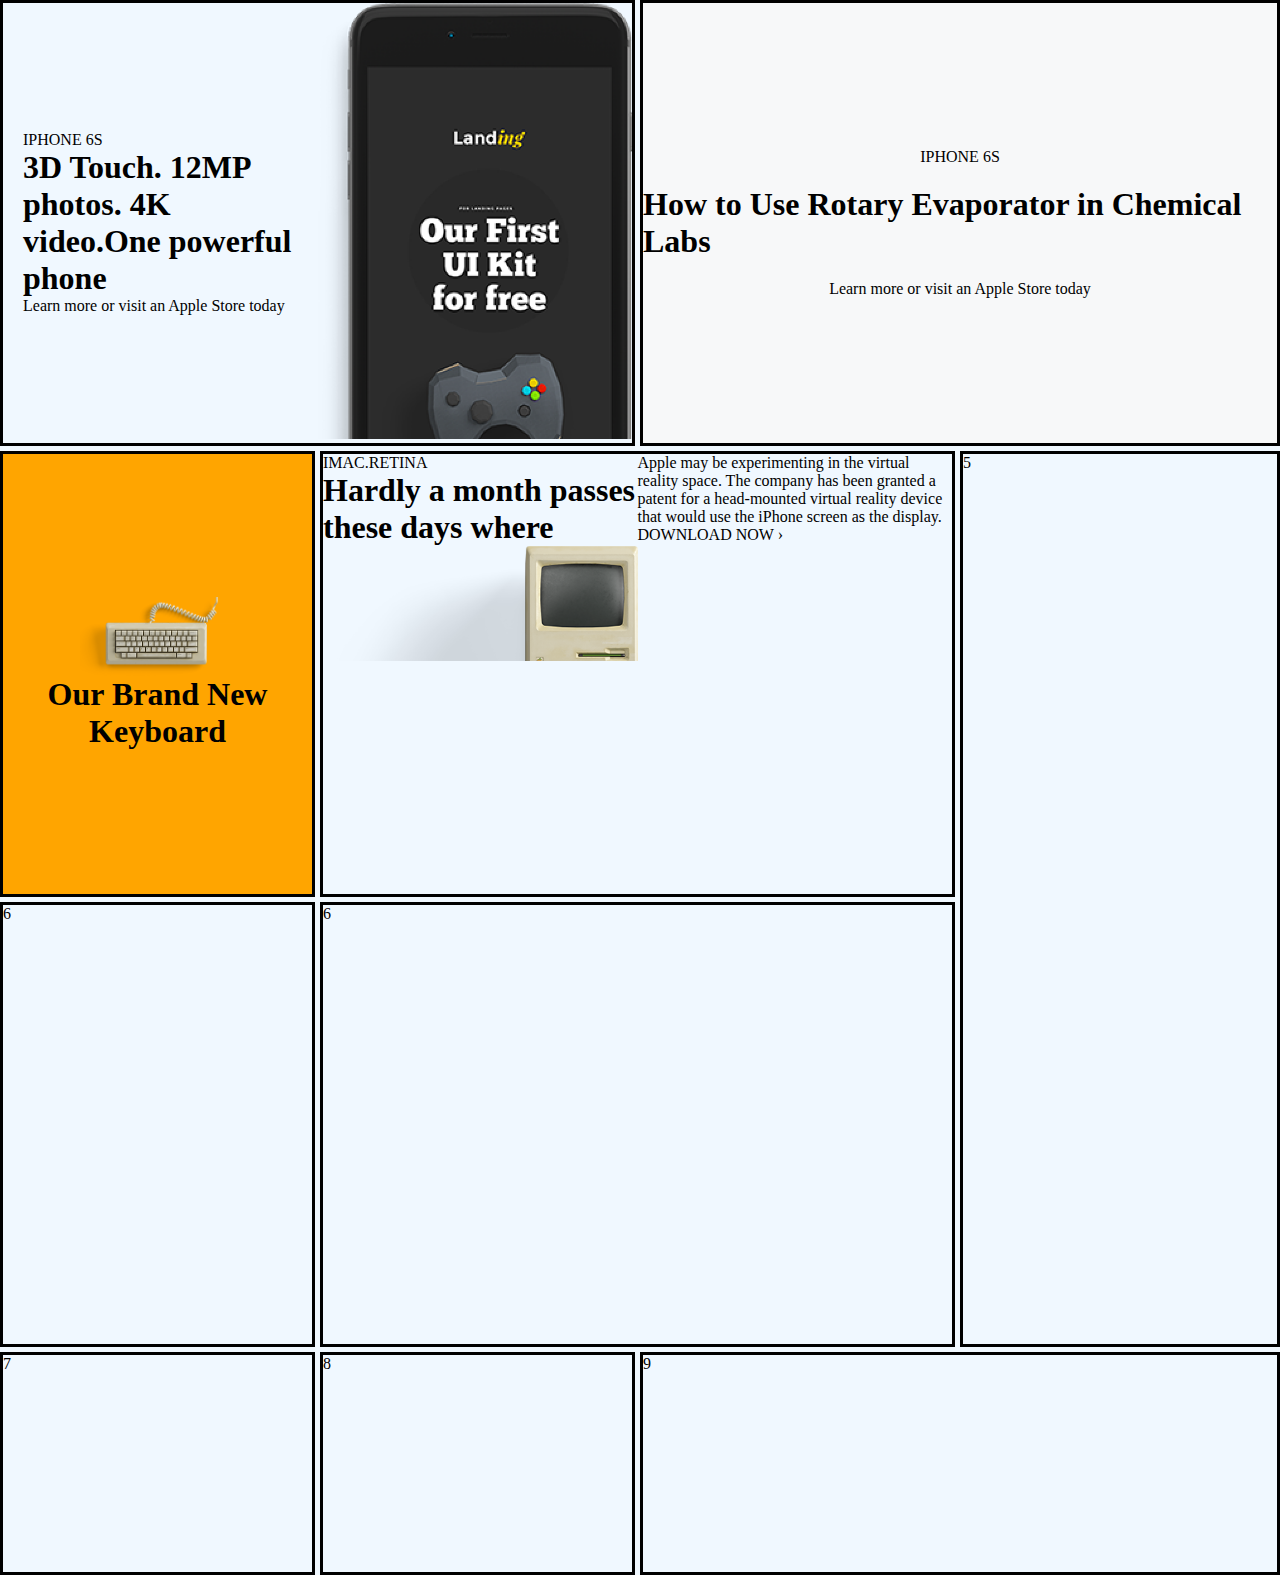
==== grid.html @ 80e7da34 "gridwork" ====
<!DOCTYPE html>
<html lang="en">
  <head>
    <meta charset="UTF-8" />
    <meta name="viewport" content="width=device-width, initial-scale=1.0" />
    <title>Document</title>
    <link rel="stylesheet" href="./gridstyle.css" />
  </head>
  <body>
    <div class="grid">
      <div class="item1 item">
        <div class="item1_text">
          <div>IPHONE 6S</div>
          <h1>3D Touch. 12MP photos. 4K video.One powerful phone</h1>
          <div>Learn more or visit an Apple Store today</div>
        </div>
        <div class="item1_img">
          <img src="/images/gridfiles/grid_item1.png" alt="pic" />
        </div>
      </div>
      <div class="item2 item">
        <div class="item2_text">
          <div>IPHONE 6S</div>
          <h1>How to Use Rotary Evaporator in Chemical Labs</h1>
          <div>Learn more or visit an Apple Store today</div>
        </div>
      </div>
      <div class="item3 item">
        <div class="item3_content">
          <img src="/images/gridfiles/grid_item3.png" alt="" />
          <h1>
            Our Brand New <br />
            Keyboard
          </h1>
        </div>
      </div>
      <div class="item4 item">
        <div class="item4_left">
          <div>IMAC.RETINA</div>
          <h1>Hardly a month passes these days where</h1>
          <img src="./images/gridfiles/grid_item4.png" alt="" />
        </div>
        <div class="item4_right">
          <div>
            Apple may be experimenting in the virtual reality space. The company
            has been granted a patent for a head-mounted virtual reality device
            that would use the iPhone screen as the display.
          </div>
          <div>DOWNLOAD NOW ›</div>
        </div>
      </div>
      <div class="item5 item">5</div>
      <div class="item6 item">6</div>
      <div class="item7 item">6</div>
      <div class="item8 item">7</div>
      <div class="item9 item">8</div>
      <div class="item10 item">9</div>
    </div>
  </body>
</html>
---- gridstyle.css ----
* {
  box-sizing: border-box;
  margin: 0;
  padding: 0;
}

.grid {
  max-width: 1500px;
  margin: auto;
  display: grid;
  grid-template-columns: 1fr 1fr 1fr 25%;
  grid-template-rows: 1fr 1fr 1fr 0.5fr;
  background-color: aliceblue;
  gap: 5px;
}

.item {
  border: solid black;
}

.item1 {
  grid-column: 1/3;
  display: flex;
  align-items: center;
}

.item1_text {
  display: block;
  width: 50%;
  padding: 20px;
}

.item1_img {
  align-items: end;
  width: 50%;
}
.item1_img img {
  max-width: 100%;
}
.item2 {
  display: flex;
  flex-direction: column;
  grid-column: 3/5;
  background-color: #f7f8f9;
}

.item2_text {
  display: flex;
  flex-direction: column;
  align-items: center;
  margin: auto;
  gap: 20px;
}

.item3 {
  background-color: orange;
  display: flex;
}
.item3 h1 {
  display: flex;
  justify-content: center;
  text-align: center;
}

.item3_content {
  display: flex;
  flex-direction: column;
  align-items: center;
  justify-content: center;
}

.item3 img {
  width: 50%;
  align-items: center;
}
.item4 {
  grid-column: 2/4;
  display: flex;
}
.item4_left {
  width: 50%;
}

.item4_left img {
  width: 100%;
}
.item4_right {
  width: 50%;
}
.item5 {
  grid-area: 2/4/4/5;
}
.item6 {
  grid-column: 1/2;
}
.item7 {
  grid-column: 2/4;
}
.item8 {
  grid-column: 1/2;
}

.item9 {
  grid-column: 2/3;
}
.item10 {
  grid-column: 3/5;
}
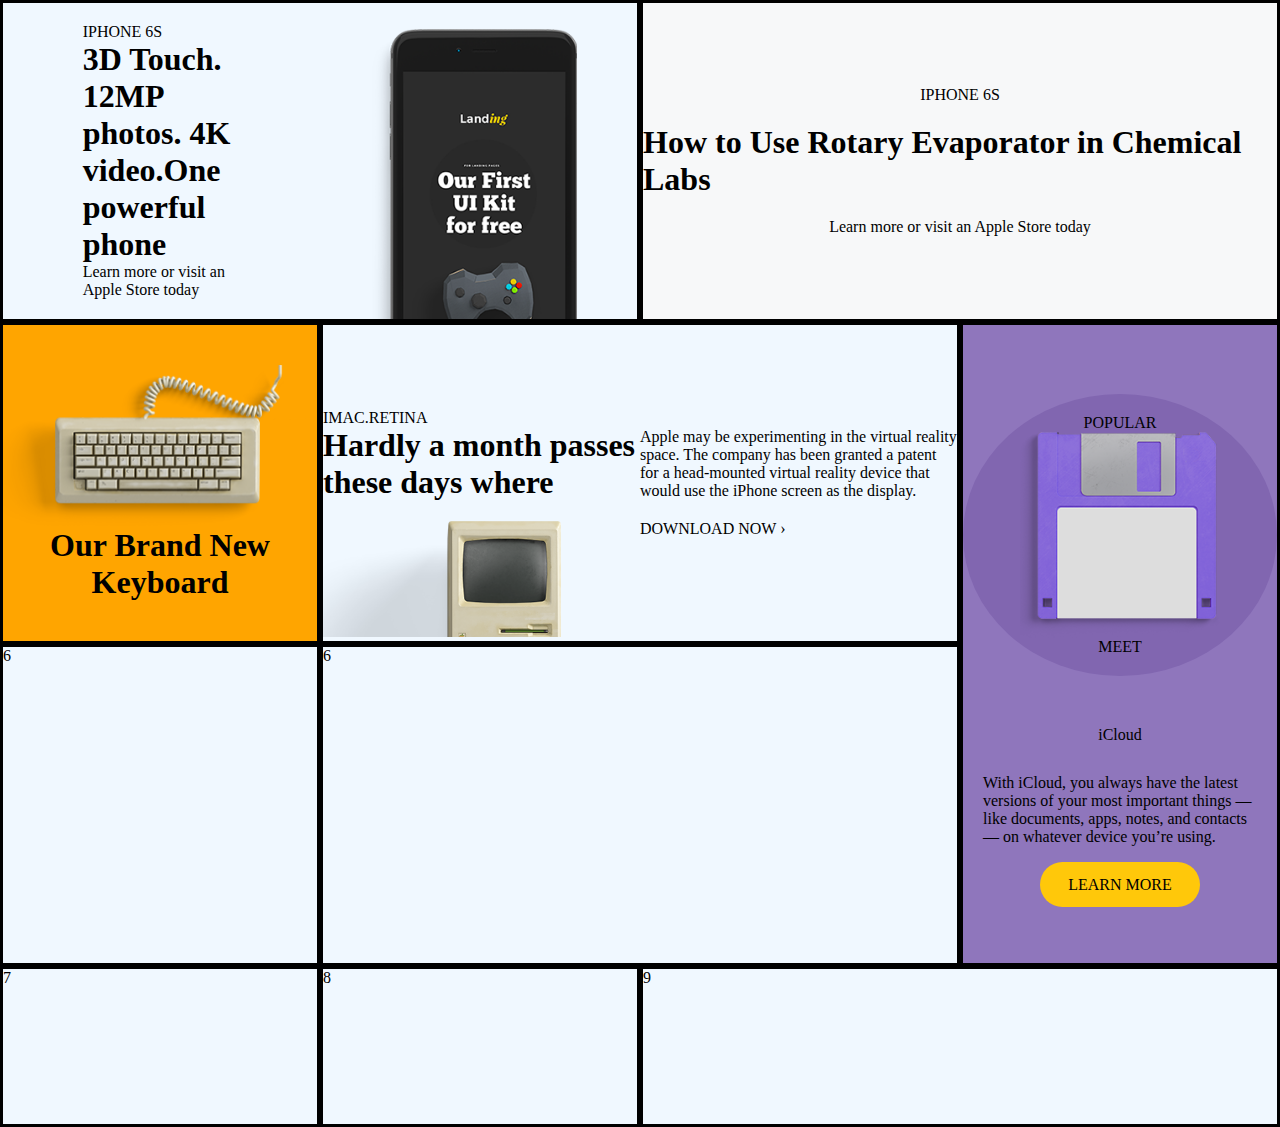
==== commit e144772c: "daily" ====
--- a/grid.html
+++ b/grid.html
@@ -38,7 +38,9 @@
         <div class="item4_left">
           <div>IMAC.RETINA</div>
           <h1>Hardly a month passes these days where</h1>
-          <img src="./images/gridfiles/grid_item4.png" alt="" />
+          <div class="item4_left_img">
+            <img src="./images/gridfiles/grid_item4.png" alt="" />
+          </div>
         </div>
         <div class="item4_right">
           <div>
@@ -49,7 +51,22 @@
           <div>DOWNLOAD NOW ›</div>
         </div>
       </div>
-      <div class="item5 item">5</div>
+      <div class="item5 item">
+        <div class="circle">
+          <div>POPULAR</div>
+          <img src="./images/gridfiles/grd_item5.png" alt="" />
+          <div>MEET</div>
+        </div>
+        <div class="item5_bottom">
+          <div>iCloud</div>
+          <div>
+            With iCloud, you always have the latest versions of your most
+            important things — like documents, apps, notes, and contacts — on
+            whatever device you’re using.
+          </div>
+          <div><span>LEARN MORE</span></div>
+        </div>
+      </div>
       <div class="item6 item">6</div>
       <div class="item7 item">6</div>
       <div class="item8 item">7</div>
--- a/gridstyle.css
+++ b/gridstyle.css
@@ -11,7 +11,7 @@
   grid-template-columns: 1fr 1fr 1fr 25%;
   grid-template-rows: 1fr 1fr 1fr 0.5fr;
   background-color: aliceblue;
-  gap: 5px;
+  /* gap: 5px; */
 }
 
 .item {
@@ -21,21 +21,26 @@
 .item1 {
   grid-column: 1/3;
   display: flex;
-  align-items: center;
+  justify-content: space-around;
+  /* align-items: center;  */
 }
 
 .item1_text {
   display: block;
-  width: 50%;
+  width: 30%;
   padding: 20px;
 }
 
 .item1_img {
-  align-items: end;
-  width: 50%;
+  align-self: flex-end;
+  /* display: flex; */
+  width: 205px;
+  height: 290px;
 }
 .item1_img img {
-  max-width: 100%;
+  width: 100%;
+  height: 100%;
+  object-fit: cover;
 }
 .item2 {
   display: flex;
@@ -55,9 +60,9 @@
 .item3 {
   background-color: orange;
   display: flex;
+  z-index: 1;
 }
 .item3 h1 {
-  display: flex;
   justify-content: center;
   text-align: center;
 }
@@ -70,7 +75,7 @@
 }
 
 .item3 img {
-  width: 50%;
+  width: 100%;
   align-items: center;
 }
 .item4 {
@@ -78,17 +83,65 @@
   display: flex;
 }
 .item4_left {
+  display: flex;
+  flex-direction: column;
+  justify-content: end;
   width: 50%;
 }
 
-.item4_left img {
+.item4_left_img {
   width: 100%;
+  align-self: flex-end;
+}
+
+.item4_left_img img {
+  position: relative;
+  width: 100%;
+  left: -25%;
+  max-width: none;
+  margin-top: 20px;
 }
 .item4_right {
+  display: flex;
+  flex-direction: column;
   width: 50%;
+  gap: 20px;
+  justify-content: center;
 }
 .item5 {
+  display: flex;
+  flex-direction: column;
   grid-area: 2/4/4/5;
+  background-color: #8f76bc;
+  gap: 50px;
+  justify-content: center;
+}
+.circle {
+  background-color: #8166b0;
+  border-radius: 50%;
+  display: flex;
+  flex-direction: column;
+  justify-content: center;
+  align-items: center;
+  padding: 20px;
+}
+.item5_bottom {
+  display: flex;
+  flex-direction: column;
+  justify-content: center;
+  align-items: center;
+  padding-left: 20px;
+  padding-right: 20px;
+  gap: 30px;
+}
+
+.item5_bottom span {
+  background-color: #ffc80a;
+  padding: 14px 28px;
+  border-radius: 50px;
+}
+.item5 img {
+  width: 200px;
 }
 .item6 {
   grid-column: 1/2;
